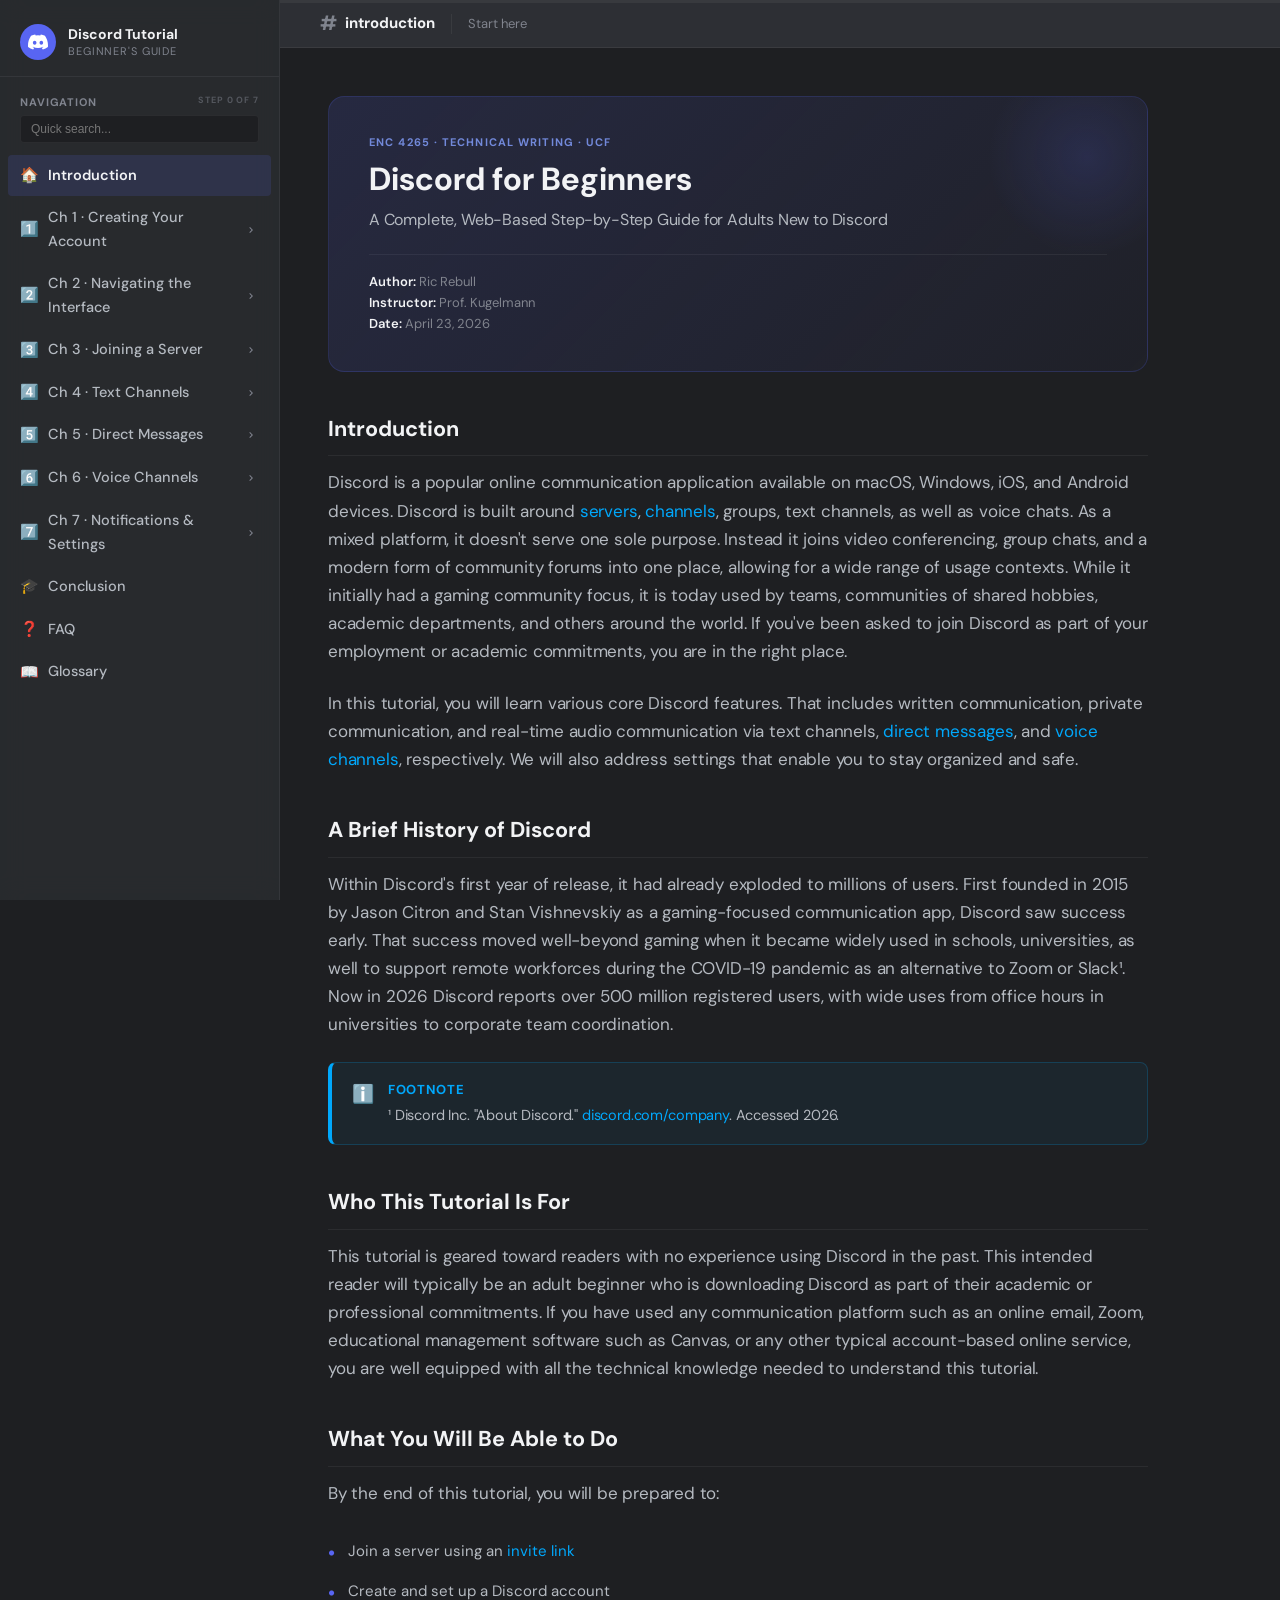
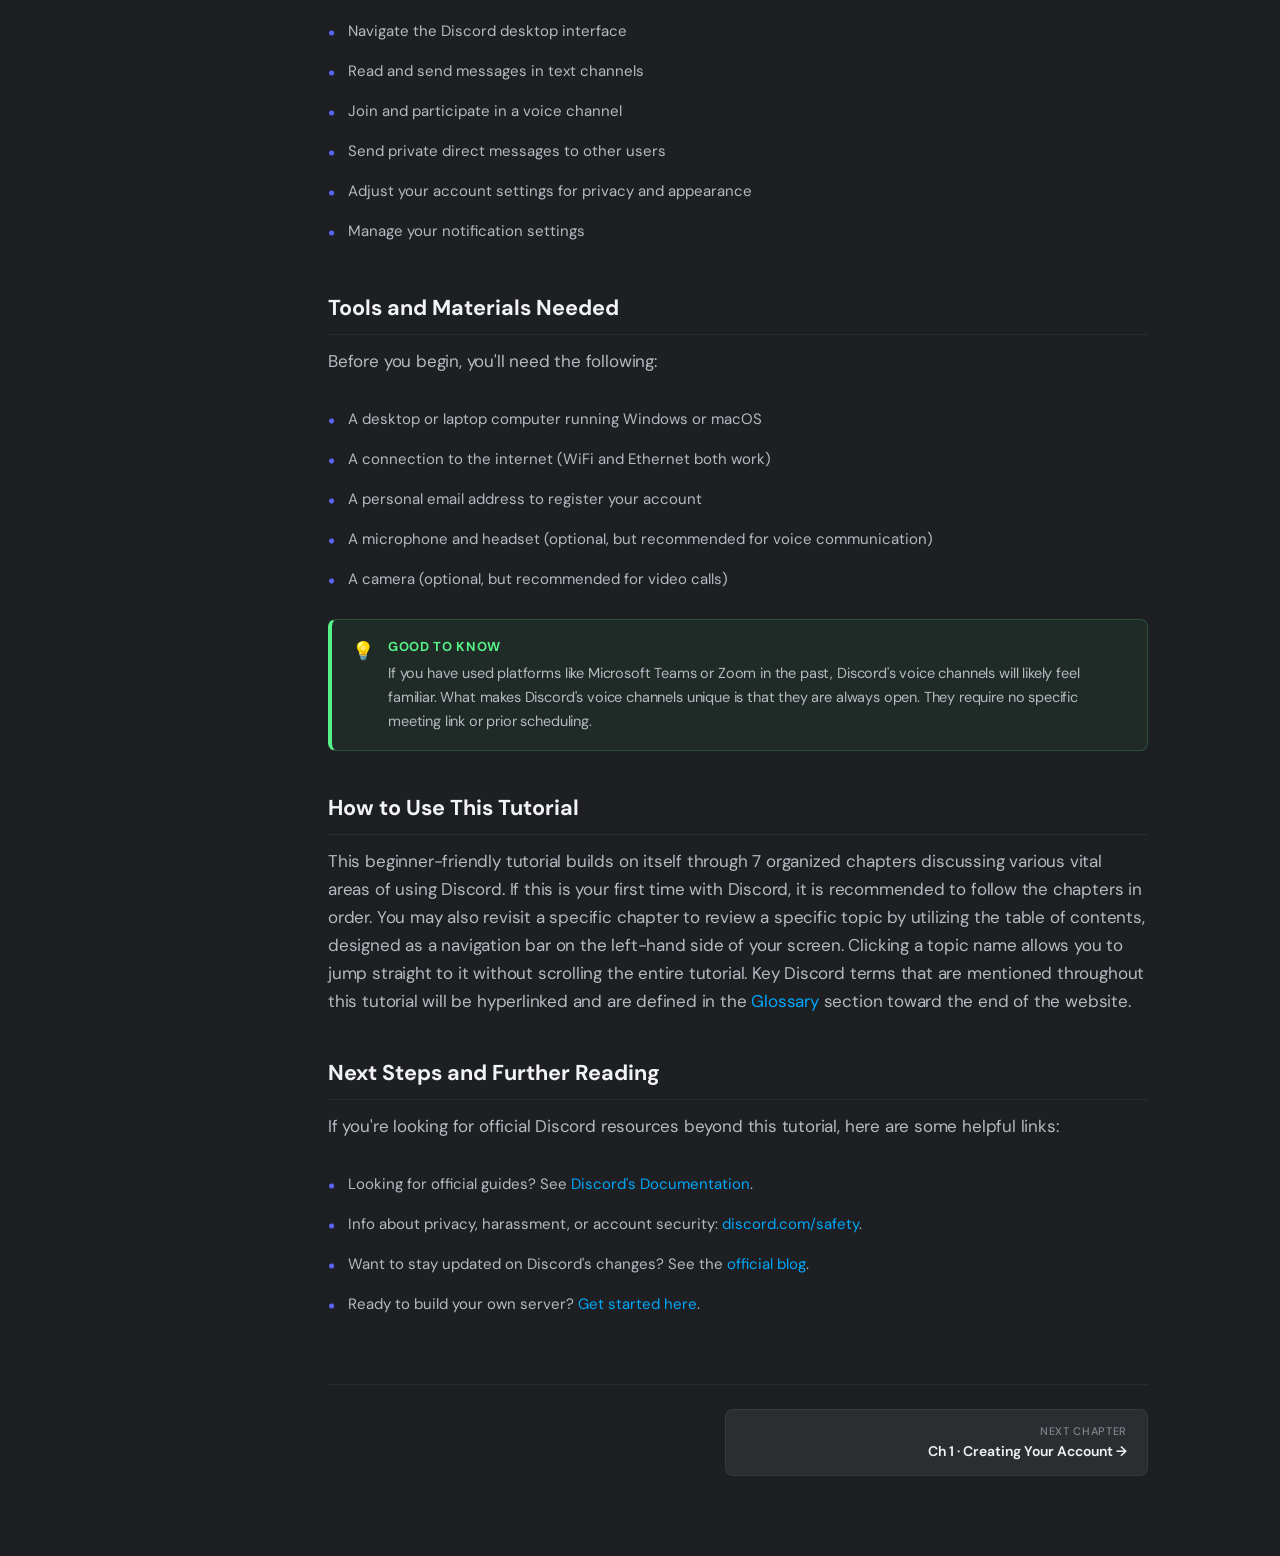
==== index.html @ 2c58df34 "Final Submission: Discord for Beginners Tutorial" ====
<!DOCTYPE html>
<html lang="en">
<head>
<meta charset="UTF-8">
<meta name="viewport" content="width=device-width, initial-scale=1.0">
<title>Discord for Beginners — Introduction</title>
<link rel="stylesheet" href="style.css">
</head>
<body>
<script>window.CURRENT_PAGE='index';</script>
<script src="nav.js"></script>

<div class="main">
  <div class="topbar">
    <span class="topbar-hash">#</span>
    <span class="topbar-title">introduction</span>
    <div class="topbar-divider"></div>
    <span class="topbar-desc">Start here</span>
  </div>
  <div class="content">

    <div class="page-hero">
      <div class="page-hero-eyebrow">ENC 4265 · Technical Writing · UCF</div>
      <h1>Discord for Beginners</h1>
      <p>A Complete, Web-Based Step-by-Step Guide for Adults New to Discord</p>
      <div style="margin-top: 20px; font-size: 13px; color: var(--text-muted); border-top: 1px solid var(--border); padding-top: 16px;">
        <strong>Author:</strong> Ric Rebull<br>
        <strong>Instructor:</strong> Prof. Kugelmann<br>
        <strong>Date:</strong> April 23, 2026
      </div>
    </div>

    <h2>Introduction</h2>
    <p>Discord is a popular online communication application available on macOS, Windows, iOS, and Android devices. Discord is built around <a href="glossary.html#server">servers</a>, <a href="glossary.html#channel">channels</a>, groups, text channels, as well as voice chats. As a mixed platform, it doesn't serve one sole purpose. Instead it joins video conferencing, group chats, and a modern form of community forums into one place, allowing for a wide range of usage contexts. While it initially had a gaming community focus, it is today used by teams, communities of shared hobbies, academic departments, and others around the world. If you've been asked to join Discord as part of your employment or academic commitments, you are in the right place.</p>
    <p>In this tutorial, you will learn various core Discord features. That includes written communication, private communication, and real-time audio communication via text channels, <a href="glossary.html#direct-message">direct messages</a>, and <a href="glossary.html#voice-channel">voice channels</a>, respectively. We will also address settings that enable you to stay organized and safe.</p>

    <h2>A Brief History of Discord</h2>
    <p>Within Discord's first year of release, it had already exploded to millions of users. First founded in 2015 by Jason Citron and Stan Vishnevskiy as a gaming-focused communication app, Discord saw success early. That success moved well-beyond gaming when it became widely used in schools, universities, as well to support remote workforces during the COVID-19 pandemic as an alternative to Zoom or Slack¹. Now in 2026 Discord reports over 500 million registered users, with wide uses from office hours in universities to corporate team coordination.</p>

    <div class="callout info">
      <div class="callout-icon">ℹ️</div>
      <div class="callout-body">
        <div class="callout-title">Footnote</div>
        <p>¹ Discord Inc. "About Discord." <a href="https://discord.com/company" target="_blank">discord.com/company</a>. Accessed 2026.</p>
      </div>
    </div>

    <h2>Who This Tutorial Is For</h2>
    <p>This tutorial is geared toward readers with no experience using Discord in the past. This intended reader will typically be an adult beginner who is downloading Discord as part of their academic or professional commitments. If you have used any communication platform such as an online email, Zoom, educational management software such as Canvas, or any other typical account-based online service, you are well equipped with all the technical knowledge needed to understand this tutorial.</p>

    <h2>What You Will Be Able to Do</h2>
    <p>By the end of this tutorial, you will be prepared to:</p>
    <ul class="checklist">
      <li>Join a server using an <a href="glossary.html#invite-link">invite link</a></li>
      <li>Create and set up a Discord account</li>
      <li>Navigate the Discord desktop interface</li>
      <li>Read and send messages in text channels</li>
      <li>Join and participate in a voice channel</li>
      <li>Send private direct messages to other users</li>
      <li>Adjust your account settings for privacy and appearance</li>
      <li>Manage your notification settings</li>
    </ul>

    <h2>Tools and Materials Needed</h2>
    <p>Before you begin, you'll need the following:</p>
    <ul class="checklist">
      <li>A desktop or laptop computer running Windows or macOS</li>
      <li>A connection to the internet (WiFi and Ethernet both work)</li>
      <li>A personal email address to register your account</li>
      <li>A microphone and headset (optional, but recommended for voice communication)</li>
      <li>A camera (optional, but recommended for video calls)</li>
    </ul>

    <div class="callout tip">
      <div class="callout-icon">💡</div>
      <div class="callout-body">
        <div class="callout-title">Good to Know</div>
        <p>If you have used platforms like Microsoft Teams or Zoom in the past, Discord's voice channels will likely feel familiar. What makes Discord's voice channels unique is that they are always open. They require no specific meeting link or prior scheduling.</p>
      </div>
    </div>

    <h2>How to Use This Tutorial</h2>
    <p>This beginner-friendly tutorial builds on itself through 7 organized chapters discussing various vital areas of using Discord. If this is your first time with Discord, it is recommended to follow the chapters in order. You may also revisit a specific chapter to review a specific topic by utilizing the table of contents, designed as a navigation bar on the left-hand side of your screen. Clicking a topic name allows you to jump straight to it without scrolling the entire tutorial. Key Discord terms that are mentioned throughout this tutorial will be hyperlinked and are defined in the <a href="glossary.html">Glossary</a> section toward the end of the website.</p>

    <h2>Next Steps and Further Reading</h2>
    <p>If you're looking for official Discord resources beyond this tutorial, here are some helpful links:</p>
    <ul class="checklist">
      <li>Looking for official guides? See <a href="https://support.discord.com" target="_blank">Discord's Documentation</a>.</li>
      <li>Info about privacy, harassment, or account security: <a href="https://discord.com/safety" target="_blank">discord.com/safety</a>.</li>
      <li>Want to stay updated on Discord's changes? See the <a href="https://discord.com/blog" target="_blank">official blog</a>.</li>
      <li>Ready to build your own server? <a href="https://discord.com/community" target="_blank">Get started here</a>.</li>
    </ul>

    <div class="chapter-nav">
      <div style="flex:1"></div>
      <a href="ch1.html" class="chapter-nav-btn next">
        <div>
          <span class="label">Next Chapter</span>
          <span class="title">Ch 1 · Creating Your Account →</span>
        </div>
      </a>
    </div>

  </div>
</div>
</body>
</html>
---- style.css ----
@import url('https://fonts.googleapis.com/css2?family=gg+Sans:wght@400;500;600;700&family=Noto+Sans:ital,wght@0,400;0,600;0,700;1,400&display=swap');
@import url('https://fonts.googleapis.com/css2?family=DM+Sans:ital,opsz,wght@0,9..40,400;0,9..40,500;0,9..40,600;0,9..40,700;1,9..40,400&family=JetBrains+Mono:wght@400;500&display=swap');

/* ── TOKENS ─────────────────────────────────────────────────────────── */
:root {
  --bg-primary:    #1e1f22;
  --bg-secondary:  #2b2d31;
  --bg-tertiary:   #313338;
  --bg-elevated:   #383a40;
  --sidebar-bg:    #2b2d31;
  --nav-bg:        #1e1f22;

  --blurple:       #5865f2;
  --blurple-hover: #4752c4;
  --blurple-light: #7289da;
  --green:         #57f287;
  --yellow:        #fee75c;
  --red:           #ed4245;
  --fuchsia:       #eb459e;

  --text-primary:  #f2f3f5;
  --text-secondary:#b5bac1;
  --text-muted:    #80848e;
  --text-link:     #00a8fc;
  --info:          #00a8fc;
  --tip:           #57f287;
  --warning:       #fee75c;
  --danger:        #ed4245;

  --border:        rgba(255,255,255,0.06);
  --shadow:        0 8px 32px rgba(0,0,0,0.4);

  --font-body:     'DM Sans', sans-serif;
  --font-mono:     'JetBrains Mono', monospace;

  --radius-sm:     4px;
  --radius-md:     8px;
  --radius-lg:     16px;
  --radius-xl:     24px;

  --nav-width:     280px;
  --content-max:   820px;
}

/* ── RESET ───────────────────────────────────────────────────────────── */
*, *::before, *::after { box-sizing: border-box; margin: 0; padding: 0; }
html { scroll-behavior: smooth; }
body {
  font-family: var(--font-body);
  background: var(--bg-primary);
  color: var(--text-primary);
  font-size: 16px;
  line-height: 1.65;
  min-height: 100vh;
  display: flex;
}

/* ── SIDEBAR NAV ─────────────────────────────────────────────────────── */
.sidebar {
  width: var(--nav-width);
  min-height: 100vh;
  background: rgba(43, 45, 49, 0.8);
  backdrop-filter: blur(12px);
  -webkit-backdrop-filter: blur(12px);
  position: fixed;
  top: 0; left: 0;
  display: flex;
  flex-direction: column;
  overflow-y: auto;
  z-index: 1000;
  border-right: 1px solid var(--border);
}

.sidebar-logo {
  padding: 24px 20px 16px;
  border-bottom: 1px solid var(--border);
  display: flex;
  align-items: center;
  gap: 12px;
  text-decoration: none;
}

.sidebar-logo-icon {
  width: 36px; height: 36px;
  background: var(--blurple);
  border-radius: 50%;
  display: flex; align-items: center; justify-content: center;
  flex-shrink: 0;
}

.sidebar-logo-icon svg { width: 20px; height: 20px; fill: white; }

.sidebar-logo-text {
  font-size: 14px;
  font-weight: 700;
  color: var(--text-primary);
  line-height: 1.2;
}
.sidebar-logo-text span {
  display: block;
  font-weight: 400;
  font-size: 11px;
  color: var(--text-muted);
  text-transform: uppercase;
  letter-spacing: 0.08em;
  margin-top: 2px;
}

.nav-section {
  padding: 16px 8px 8px;
}

.nav-section-label {
  font-size: 11px;
  font-weight: 700;
  text-transform: uppercase;
  letter-spacing: 0.08em;
  color: var(--text-muted);
  padding: 0 12px;
  margin-bottom: 4px;
}

.nav-item {
  display: flex;
  align-items: center;
  gap: 10px;
  padding: 8px 12px;
  border-radius: var(--radius-sm);
  text-decoration: none;
  color: var(--text-secondary);
  font-size: 14.5px;
  font-weight: 500;
  transition: all 0.2s cubic-bezier(0.4, 0, 0.2, 1);
  margin-bottom: 2px;
  position: relative;
}
.nav-item:hover {
  background: var(--bg-elevated);
  color: var(--text-primary);
  transform: translateX(4px);
}
.nav-item.active {
  background: rgba(88,101,242,0.15);
  color: var(--text-primary);
  font-weight: 600;
}
.nav-item.active .nav-icon { color: var(--blurple); }

.nav-item-container { margin-bottom: 2px; }

.nav-item-header {
  display: flex;
  align-items: center;
  width: 100%;
}

.nav-item-link {
  flex: 1;
  display: flex;
  align-items: center;
  gap: 10px;
  padding: 8px 12px;
  border-radius: var(--radius-sm);
  text-decoration: none;
  color: var(--text-secondary);
  font-size: 14.5px;
  font-weight: 500;
  transition: all 0.2s;
}

.nav-item-link:hover { background: var(--bg-elevated); color: var(--text-primary); }
.nav-item-link.active { background: rgba(88,101,242,0.15); color: var(--text-primary); font-weight: 600; }

.nav-toggle-btn {
  background: transparent;
  border: none;
  color: var(--text-muted);
  width: 32px; height: 32px;
  display: flex; align-items: center; justify-content: center;
  cursor: pointer;
  border-radius: var(--radius-sm);
  transition: all 0.2s;
  margin-right: 4px;
}
.nav-toggle-btn:hover { background: var(--bg-elevated); color: var(--text-primary); }
.nav-toggle-btn svg { width: 12px; height: 12px; fill: currentColor; transition: transform 0.2s; }
.nav-item-container.open .nav-toggle-btn svg { transform: rotate(90deg); }

.nav-sub-items {
  padding-left: 28px;
  display: none;
  margin-top: 2px;
  margin-bottom: 8px;
}
.nav-item-container.open .nav-sub-items { display: block; }

.nav-sub-item {
  display: block;
  padding: 6px 12px;
  color: var(--text-muted);
  font-size: 13px;
  text-decoration: none;
  border-left: 1px solid var(--border);
  transition: all 0.2s;
}
.nav-sub-item:hover { color: var(--text-primary); border-left-color: var(--blurple); }
.nav-sub-item.active { color: var(--blurple-light); font-weight: 600; border-left-color: var(--blurple); }

.nav-icon {
  font-size: 15px;
  width: 18px;
  text-align: center;
  flex-shrink: 0;
  color: var(--text-muted);
}

.nav-badge {
  margin-left: auto;
  background: var(--blurple);
  color: white;
  font-size: 10px;
  font-weight: 700;
  padding: 1px 6px;
  border-radius: 99px;
}

/* ── MAIN CONTENT ────────────────────────────────────────────────────── */
.main {
  margin-left: var(--nav-width);
  flex: 1;
  min-height: 100vh;
  display: flex;
  flex-direction: column;
}

.topbar {
  background: rgba(49, 51, 56, 0.85);
  backdrop-filter: blur(12px);
  -webkit-backdrop-filter: blur(12px);
  border-bottom: 1px solid var(--border);
  padding: 0 40px;
  height: 48px;
  display: flex;
  align-items: center;
  gap: 8px;
  position: sticky;
  top: 0;
  z-index: 900;
}
.topbar-hash { color: var(--text-muted); font-size: 20px; font-weight: 700; }
.topbar-title { font-size: 15px; font-weight: 700; color: var(--text-primary); }
.topbar-divider { width: 1px; height: 20px; background: var(--border); margin: 0 8px; }
.topbar-desc { font-size: 13px; color: var(--text-muted); }

/* ── PROGRESS BAR ───────────────────────────────────────────────────── */
.scroll-progress {
  position: fixed;
  top: 0; left: var(--nav-width);
  width: calc(100% - var(--nav-width));
  height: 3px;
  background: rgba(255,255,255,0.05);
  z-index: 1100;
}
.scroll-progress-bar {
  height: 100%;
  background: linear-gradient(to right, var(--blurple), var(--fuchsia));
  width: 0%;
  transition: width 0.1s;
}
@media (max-width: 768px) {
  .scroll-progress { left: 0; width: 100%; }
}

.content {
  padding: 48px 48px 80px;
  max-width: calc(var(--content-max) + 96px);
  animation: content-fade-in 0.6s cubic-bezier(0.2, 0, 0.2, 1) forwards;
  opacity: 0; transform: translateY(10px);
}

@keyframes content-fade-in {
  to { opacity: 1; transform: translateY(0); }
}

/* ── TOOLTIPS ────────────────────────────────────────────────────────── */
[data-tooltip] { position: relative; cursor: help; text-decoration: underline dotted var(--text-muted); }
[data-tooltip]::before {
  content: attr(data-tooltip);
  position: absolute;
  bottom: 125%; left: 50%;
  transform: translateX(-50%) translateY(10px);
  padding: 8px 12px;
  background: var(--bg-secondary);
  border: 1px solid var(--border);
  border-radius: var(--radius-md);
  color: var(--text-primary);
  font-size: 13px;
  white-space: pre-wrap;
  width: 220px;
  box-shadow: var(--shadow);
  opacity: 0; pointer-events: none;
  transition: all 0.2s;
  z-index: 2000;
}
[data-tooltip]:hover::before { opacity: 1; transform: translateX(-50%) translateY(0); }

/* ── TYPOGRAPHY ──────────────────────────────────────────────────────── */
h1 {
  font-size: 2rem;
  font-weight: 700;
  color: var(--text-primary);
  line-height: 1.25;
  margin-bottom: 12px;
}
h2 {
  font-size: 1.35rem;
  font-weight: 700;
  color: var(--text-primary);
  margin-top: 40px;
  margin-bottom: 12px;
  padding-bottom: 8px;
  border-bottom: 1px solid var(--border);
  scroll-margin-top: 80px;
}
h3 {
  font-size: 1.05rem;
  font-weight: 600;
  color: var(--text-primary);
  margin-top: 28px;
  margin-bottom: 8px;
  scroll-margin-top: 80px;
}
p {
  color: var(--text-secondary);
  margin-bottom: 1.5rem;
  max-width: var(--content-max);
  font-size: 17px;
  letter-spacing: -0.011em;
}
a { color: var(--text-link); text-decoration: none; }
a:hover { text-decoration: underline; }
strong { color: var(--text-primary); font-weight: 600; }
em { color: var(--text-secondary); font-style: italic; }

/* ── PAGE HERO ───────────────────────────────────────────────────────── */
.page-hero {
  background: linear-gradient(135deg, rgba(88,101,242,0.15) 0%, rgba(88,101,242,0.03) 100%);
  border: 1px solid rgba(88,101,242,0.2);
  border-radius: var(--radius-lg);
  padding: 36px 40px;
  margin-bottom: 40px;
  position: relative;
  overflow: hidden;
}
.page-hero::before {
  content: '';
  position: absolute;
  top: -40px; right: -40px;
  width: 200px; height: 200px;
  background: radial-gradient(circle, rgba(88,101,242,0.15), transparent 70%);
  pointer-events: none;
}
.page-hero-eyebrow {
  font-size: 11px;
  font-weight: 700;
  text-transform: uppercase;
  letter-spacing: 0.1em;
  color: var(--blurple-light);
  margin-bottom: 8px;
}
.page-hero h1 { margin-bottom: 8px; }
.page-hero p { margin-bottom: 0; font-size: 16px; }

/* ── CALLOUT BOXES ───────────────────────────────────────────────────── */
.callout {
  border-radius: var(--radius-md);
  padding: 16px 20px;
  margin: 20px 0;
  display: flex;
  gap: 14px;
  max-width: var(--content-max);
}
.callout-icon { font-size: 18px; flex-shrink: 0; margin-top: 1px; }
.callout-body { flex: 1; }
.callout-body p { margin-bottom: 0; font-size: 14.5px; }
.callout-title { font-weight: 700; font-size: 13px; text-transform: uppercase; letter-spacing: 0.05em; margin-bottom: 4px; }

.callout.info    { background: rgba(0, 168, 252, 0.05);  border: 1px solid rgba(0, 168, 252, 0.2);  border-left-width: 4px; border-left-color: var(--info); }
.callout.tip     { background: rgba(87, 242, 135, 0.05); border: 1px solid rgba(87, 242, 135, 0.2); border-left-width: 4px; border-left-color: var(--tip); }
.callout.warning { background: rgba(254, 231, 92, 0.05); border: 1px solid rgba(254, 231, 92, 0.2); border-left-width: 4px; border-left-color: var(--warning); }
.callout.danger  { background: rgba(237, 66, 69, 0.05);  border: 1px solid rgba(237, 66, 69, 0.2);  border-left-width: 4px; border-left-color: var(--danger); }

.callout.info    .callout-title { color: var(--info); }
.callout.tip     .callout-title { color: var(--tip); }
.callout.warning .callout-title { color: var(--warning); }
.callout.danger  .callout-title { color: var(--danger); }

/* ── STEP BLOCKS ─────────────────────────────────────────────────────── */
.steps { margin: 24px 0; max-width: var(--content-max); }
.step {
  display: flex;
  gap: 16px;
  margin-bottom: 20px;
  position: relative;
}
.step:not(:last-child)::before {
  content: '';
  position: absolute;
  left: 17px; top: 38px;
  width: 2px;
  height: calc(100% + 4px);
  background: var(--border);
}
.step-num {
  width: 34px; height: 34px;
  background: var(--blurple);
  border-radius: 50%;
  display: flex; align-items: center; justify-content: center;
  font-size: 13px;
  font-weight: 700;
  color: white;
  flex-shrink: 0;
  z-index: 1;
}
.step-body { flex: 1; padding-top: 5px; }
.step-body p { margin-bottom: 8px; }
.step-body p:last-child { margin-bottom: 0; }

/* ── IMAGE PLACEHOLDER ───────────────────────────────────────────────── */
.img-placeholder {
  background: var(--bg-secondary);
  border: 2px dashed var(--bg-elevated);
  border-radius: var(--radius-md);
  display: flex;
  flex-direction: column;
  align-items: center;
  justify-content: center;
  gap: 8px;
  padding: 40px 20px;
  margin: 20px 0;
  max-width: var(--content-max);
  color: var(--text-muted);
  font-size: 13px;
}
.img-placeholder-icon { font-size: 28px; }
.img-placeholder-label { font-weight: 600; color: var(--text-secondary); }

/* ── IMAGE CAPTIONS ──────────────────────────────────────────────────── */
.img-caption {
  display: block;
  font-size: 13px;
  color: var(--text-muted);
  margin-top: -10px;
  margin-bottom: 24px;
  text-align: center;
  font-style: italic;
  max-width: var(--content-max);
}


/* ── DEFINITION LIST ─────────────────────────────────────────────────── */
.def-list { max-width: var(--content-max); }
.def-item {
  padding: 16px 0;
  border-bottom: 1px solid var(--border);
  display: grid;
  grid-template-columns: 160px 1fr;
  gap: 16px;
  align-items: start;
}
.def-item:last-child { border-bottom: none; }
.def-term {
  font-weight: 700;
  color: var(--blurple-light);
  font-family: var(--font-mono);
  font-size: 14px;
  padding-top: 2px;
}
.def-desc {
  color: var(--text-secondary);
  font-size: 15px;
}

/* ── FAQ ITEMS ───────────────────────────────────────────────────────── */
.faq-item {
  background: var(--bg-secondary);
  border-radius: var(--radius-md);
  margin-bottom: 12px;
  overflow: hidden;
  max-width: var(--content-max);
  border: 1px solid var(--border);
}
.faq-q {
  padding: 16px 20px;
  font-weight: 600;
  cursor: pointer;
  display: flex;
  justify-content: space-between;
  align-items: center;
  gap: 12px;
  user-select: none;
  transition: background 0.15s;
}
.faq-q:hover { background: var(--bg-elevated); }
.faq-q .faq-arrow { color: var(--text-muted); font-size: 12px; transition: transform 0.2s; flex-shrink: 0; }
.faq-item.open .faq-arrow { transform: rotate(180deg); }
.faq-a {
  display: none;
  padding: 0 20px 16px;
  color: var(--text-secondary);
  font-size: 15px;
  border-top: 1px solid var(--border);
  padding-top: 14px;
}
.faq-item.open .faq-a { display: block; }

/* ── KEYBOARD SHORTCUT ───────────────────────────────────────────────── */
kbd {
  background: var(--bg-elevated);
  border: 1px solid rgba(255,255,255,0.12);
  border-bottom-width: 2px;
  border-radius: 4px;
  padding: 2px 7px;
  font-family: var(--font-mono);
  font-size: 12px;
  color: var(--text-primary);
}

/* ── INLINE CODE ─────────────────────────────────────────────────────── */
code {
  background: var(--bg-elevated);
  border-radius: 3px;
  padding: 2px 6px;
  font-family: var(--font-mono);
  font-size: 13px;
  color: #e3e5e8;
}

/* ── TAG / BADGE ─────────────────────────────────────────────────────── */
.tag {
  display: inline-block;
  background: rgba(88,101,242,0.2);
  color: var(--blurple-light);
  border-radius: 99px;
  padding: 2px 10px;
  font-size: 12px;
  font-weight: 600;
}

/* ── PROGRESS BAR (chapter nav) ──────────────────────────────────────── */
.chapter-nav {
  display: flex;
  justify-content: space-between;
  align-items: center;
  margin-top: 60px;
  padding-top: 24px;
  border-top: 1px solid var(--border);
  max-width: var(--content-max);
  gap: 16px;
}
.chapter-nav-btn {
  display: flex;
  align-items: center;
  gap: 10px;
  background: var(--bg-secondary);
  border: 1px solid var(--border);
  border-radius: var(--radius-md);
  padding: 12px 20px;
  text-decoration: none;
  color: var(--text-secondary);
  font-size: 14px;
  font-weight: 500;
  transition: all 0.15s;
  flex: 1;
}
.chapter-nav-btn:hover {
  background: var(--bg-elevated);
  color: var(--text-primary);
  text-decoration: none;
  border-color: var(--blurple);
}
.chapter-nav-btn.next { justify-content: flex-end; text-align: right; }
.chapter-nav-btn .label { font-size: 11px; text-transform: uppercase; letter-spacing: 0.06em; color: var(--text-muted); display: block; }
.chapter-nav-btn .title { color: var(--text-primary); font-weight: 600; }

/* ── CHECKLIST ───────────────────────────────────────────────────────── */
.checklist { list-style: none; max-width: var(--content-max); margin-bottom: 16px; }
.checklist li {
  position: relative;
  padding: 8px 0 8px 20px;
  color: var(--text-secondary);
  font-size: 15px;
  line-height: 1.6;
}
.checklist li::before {
  content: '•';
  color: var(--blurple);
  font-weight: 900;
  position: absolute;
  left: 0;
  top: 8px;
  font-size: 1.2em;
  line-height: 1.6;
}

/* ── MOBILE TOGGLE ───────────────────────────────────────────────────── */
.mobile-nav-toggle {
  display: none;
  position: fixed;
  bottom: 20px; right: 20px;
  background: var(--blurple);
  color: white;
  border: none;
  border-radius: 50%;
  width: 52px; height: 52px;
  font-size: 22px;
  cursor: pointer;
  z-index: 200;
  box-shadow: var(--shadow);
}

/* ── FAQ ACCORDIONS ─────────────────────────────────────────────────── */
.faq-item {
  background: var(--bg-secondary);
  border: 1px solid var(--border);
  border-radius: var(--radius-md);
  margin-bottom: 12px;
  overflow: hidden;
  transition: all 0.2s;
}
.faq-q {
  padding: 16px 20px;
  font-weight: 600;
  cursor: pointer;
  display: flex;
  justify-content: space-between;
  align-items: center;
  user-select: none;
  color: var(--text-primary);
}
.faq-q:hover { background: var(--bg-elevated); }
.faq-a {
  padding: 0 20px 20px;
  display: none;
  border-top: 1px solid transparent;
  color: var(--text-secondary);
  font-size: 15px;
  line-height: 1.6;
}
.faq-item.open .faq-a { display: block; border-top-color: var(--border); }
.faq-arrow {
  font-size: 10px;
  transition: transform 0.2s;
  opacity: 0.5;
}
.faq-item.open .faq-arrow { transform: rotate(180deg); }

/* ── GLOSSARY CARDS ─────────────────────────────────────────────────── */
.glossary-list {
  max-width: var(--content-max);
}
.glossary-card {
  background: var(--bg-secondary);
  border: 1px solid var(--border);
  border-radius: var(--radius-md);
  padding: 20px 24px;
  margin-bottom: 12px;
  transition: all 0.4s cubic-bezier(0.4, 0, 0.2, 1);
  scroll-margin-top: 80px;
}
.glossary-card:target {
  border-color: var(--blurple);
  background: rgba(88,101,242,0.1);
  box-shadow: 0 0 0 2px rgba(88,101,242,0.3);
  animation: glossary-flash 1.5s ease-out;
}
@keyframes glossary-flash {
  0% { background: rgba(88,101,242,0.25); }
  100% { background: rgba(88,101,242,0.1); }
}
.glossary-term {
  font-weight: 700;
  font-size: 1.05rem;
  color: var(--blurple-light);
  margin-bottom: 6px;
  font-family: var(--font-mono);
  letter-spacing: -0.01em;
}
.glossary-def {
  color: var(--text-secondary);
  font-size: 15px;
  line-height: 1.6;
}

/* ── RESPONSIVE ──────────────────────────────────────────────────────── */
@media (max-width: 768px) {
  .sidebar { transform: translateX(-100%); transition: transform 0.25s; }
  .sidebar.open { transform: translateX(0); }
  .main { margin-left: 0; }
  .content { padding: 32px 20px 60px; }
  .mobile-nav-toggle { display: flex; align-items: center; justify-content: center; }
  .def-item { grid-template-columns: 1fr; }
  .chapter-nav { flex-direction: column; }
  .chapter-nav-btn { width: 100%; }
}
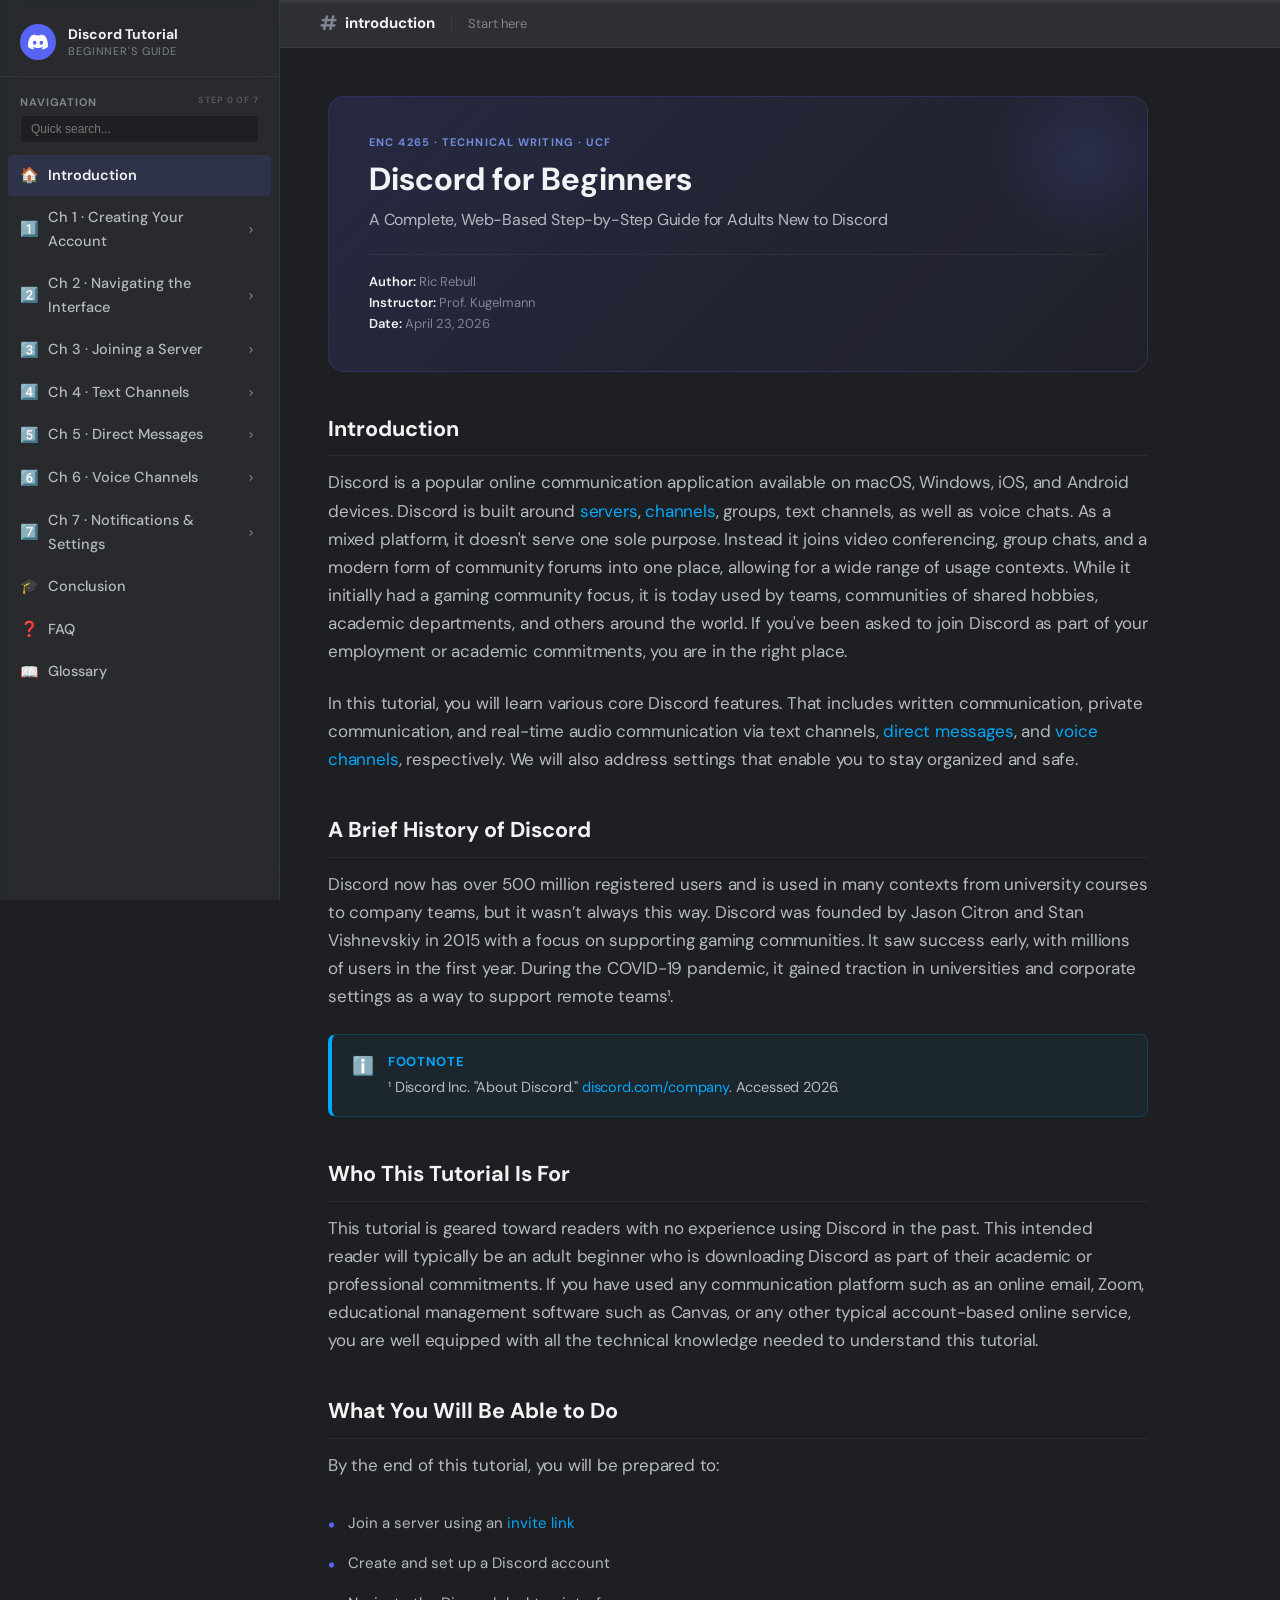
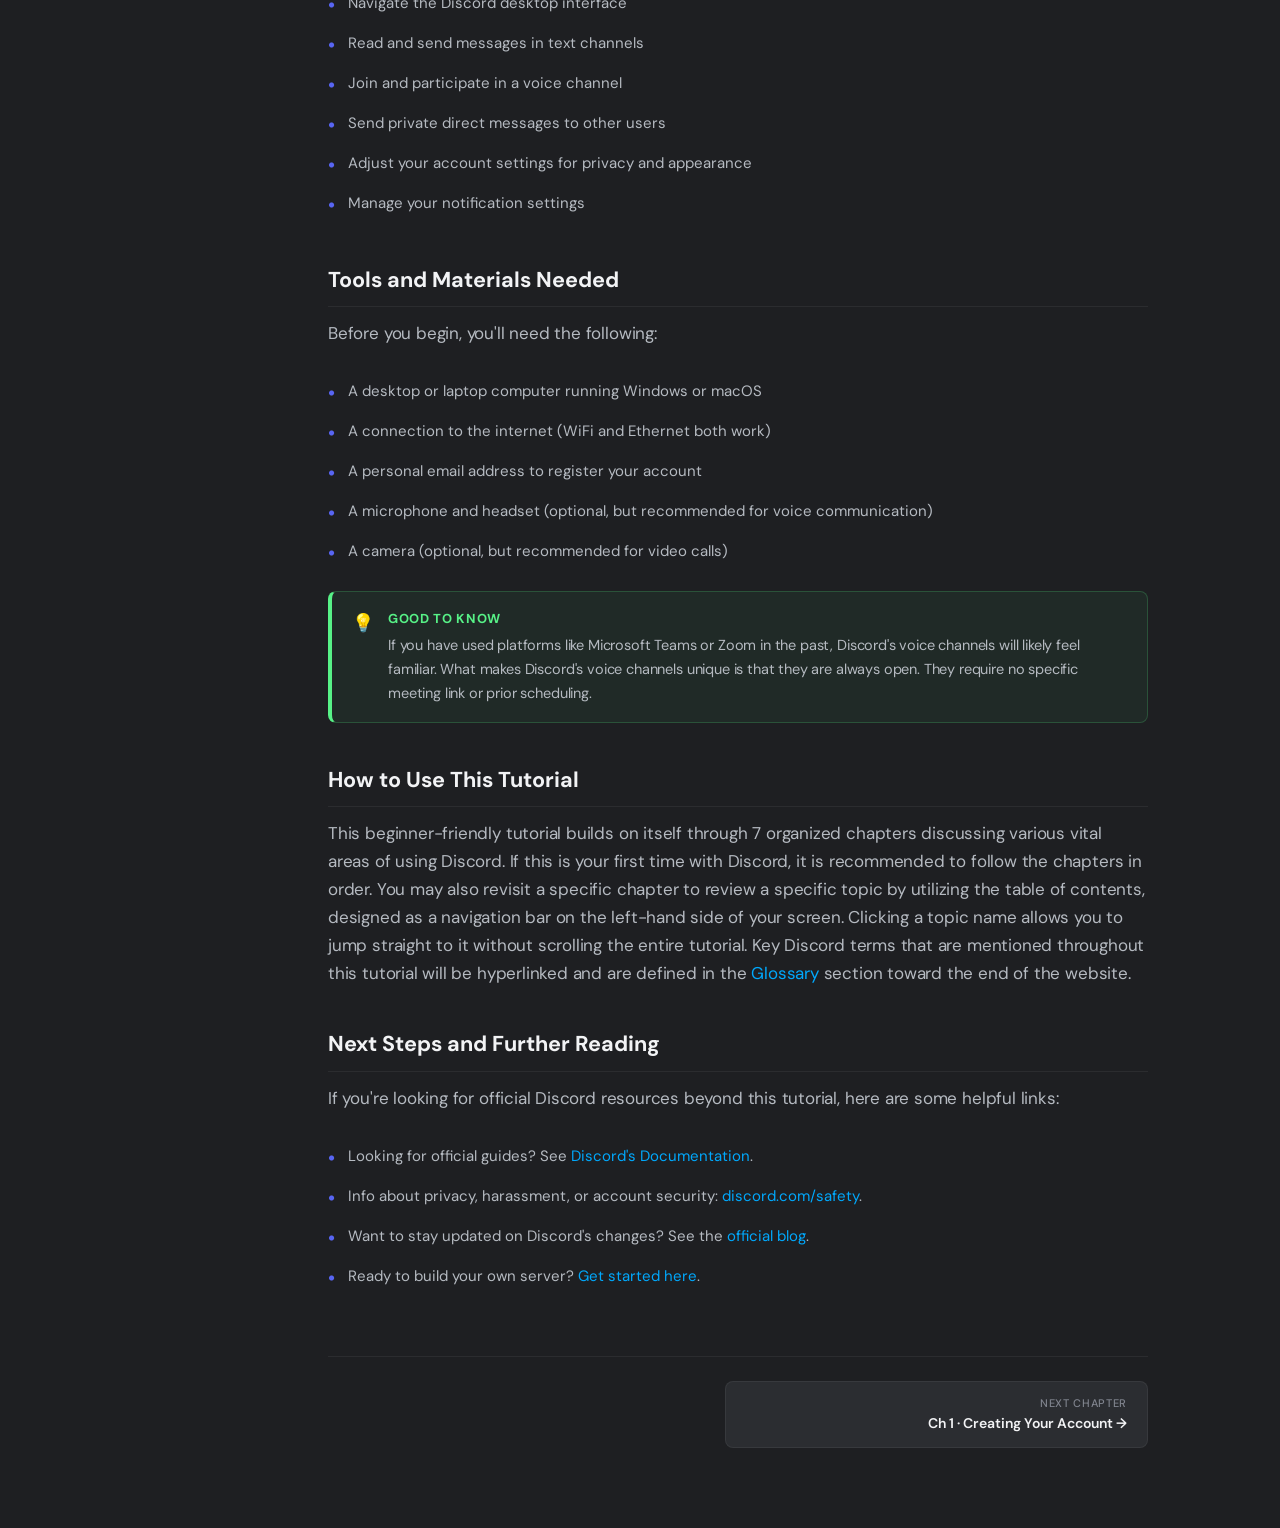
==== commit bf8fa11a: "Update history paragraph in introduction" ====
--- a/index.html
+++ b/index.html
@@ -35,7 +35,7 @@
     <p>In this tutorial, you will learn various core Discord features. That includes written communication, private communication, and real-time audio communication via text channels, <a href="glossary.html#direct-message">direct messages</a>, and <a href="glossary.html#voice-channel">voice channels</a>, respectively. We will also address settings that enable you to stay organized and safe.</p>
 
     <h2>A Brief History of Discord</h2>
-    <p>Within Discord's first year of release, it had already exploded to millions of users. First founded in 2015 by Jason Citron and Stan Vishnevskiy as a gaming-focused communication app, Discord saw success early. That success moved well-beyond gaming when it became widely used in schools, universities, as well to support remote workforces during the COVID-19 pandemic as an alternative to Zoom or Slack¹. Now in 2026 Discord reports over 500 million registered users, with wide uses from office hours in universities to corporate team coordination.</p>
+    <p>Discord now has over 500 million registered users and is used in many contexts from university courses to company teams, but it wasn’t always this way. Discord was founded by Jason Citron and Stan Vishnevskiy in 2015 with a focus on supporting gaming communities. It saw success early, with millions of users in the first year. During the COVID-19 pandemic, it gained traction in universities and corporate settings as a way to support remote teams¹.</p>
 
     <div class="callout info">
       <div class="callout-icon">ℹ️</div>
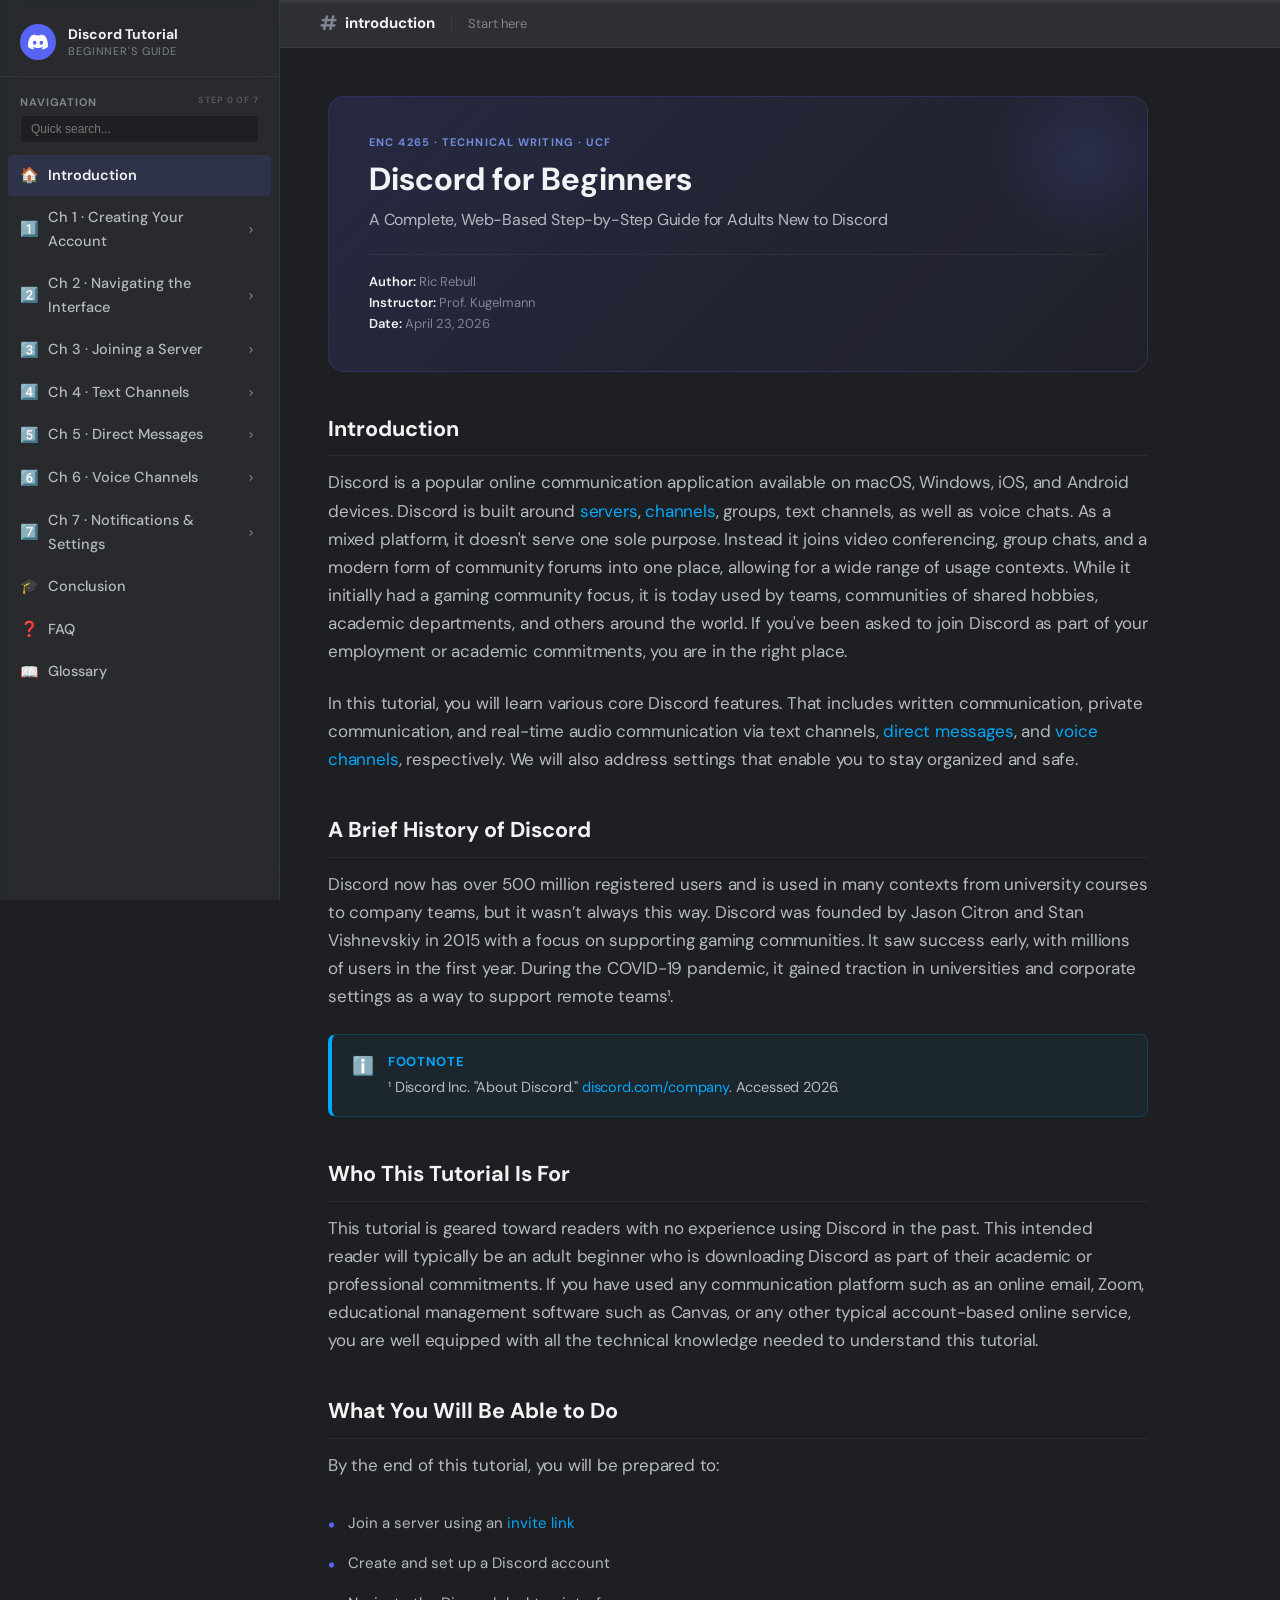
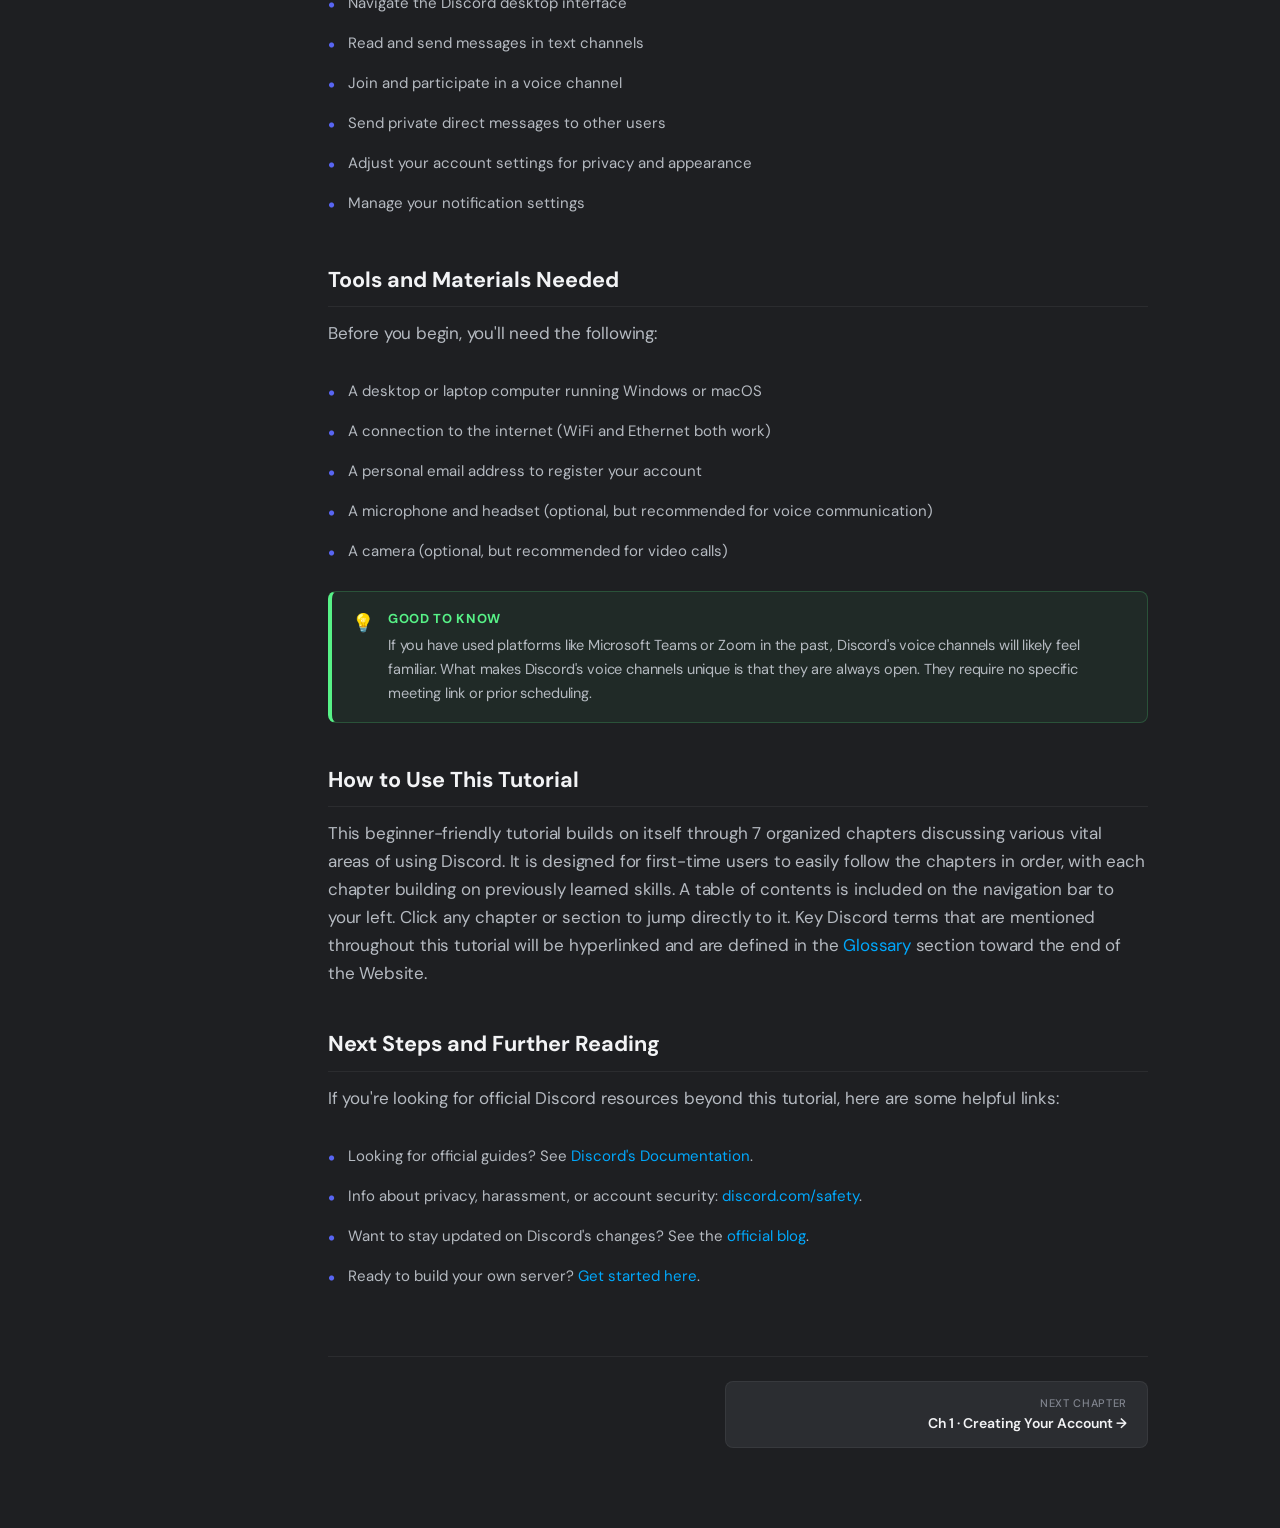
==== commit cca01382: "Update How to Use This Tutorial paragraph" ====
--- a/index.html
+++ b/index.html
@@ -80,7 +80,7 @@
     </div>
 
     <h2>How to Use This Tutorial</h2>
-    <p>This beginner-friendly tutorial builds on itself through 7 organized chapters discussing various vital areas of using Discord. If this is your first time with Discord, it is recommended to follow the chapters in order. You may also revisit a specific chapter to review a specific topic by utilizing the table of contents, designed as a navigation bar on the left-hand side of your screen. Clicking a topic name allows you to jump straight to it without scrolling the entire tutorial. Key Discord terms that are mentioned throughout this tutorial will be hyperlinked and are defined in the <a href="glossary.html">Glossary</a> section toward the end of the website.</p>
+    <p>This beginner-friendly tutorial builds on itself through 7 organized chapters discussing various vital areas of using Discord. It is designed for first-time users to easily follow the chapters in order, with each chapter building on previously learned skills. A table of contents is included on the navigation bar to your left. Click any chapter or section to jump directly to it. Key Discord terms that are mentioned throughout this tutorial will be hyperlinked and are defined in the <a href="glossary.html">Glossary</a> section toward the end of the Website.</p>
 
     <h2>Next Steps and Further Reading</h2>
     <p>If you're looking for official Discord resources beyond this tutorial, here are some helpful links:</p>
